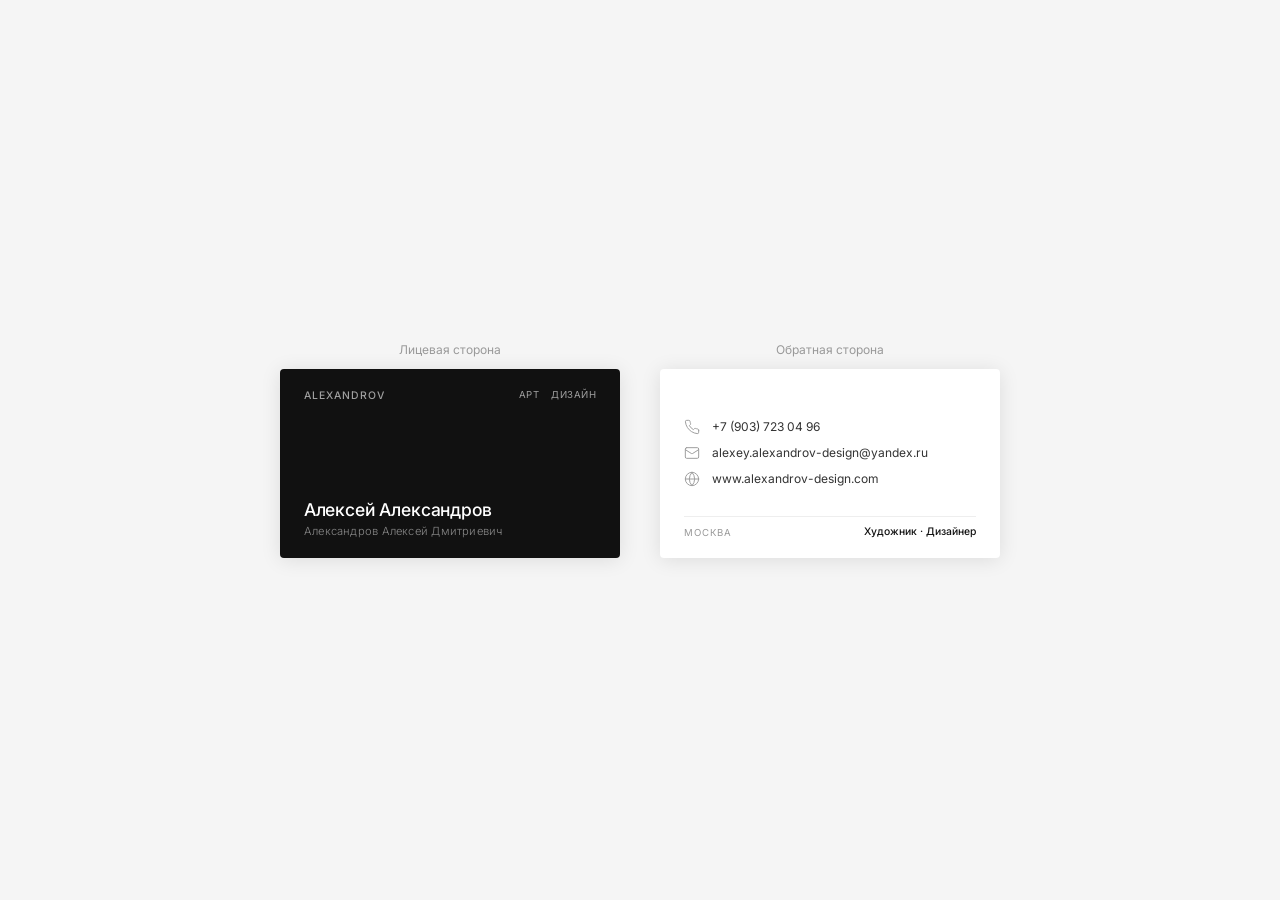
==== card.html @ 0fd6cfaf "Add business card design - Front: Name, logo, Art & Design - Back: Phone, Email, Website - Print-rea" ====
<!DOCTYPE html>
<html lang="ru">
<head>
    <meta charset="UTF-8">
    <meta name="viewport" content="width=device-width, initial-scale=1.0">
    <title>Визитка — Алексей Александров</title>
    <link rel="preconnect" href="https://fonts.googleapis.com">
    <link rel="preconnect" href="https://fonts.gstatic.com" crossorigin>
    <link href="https://fonts.googleapis.com/css2?family=Inter:wght@300;400;500;600&display=swap" rel="stylesheet">
    <style>
        * {
            margin: 0;
            padding: 0;
            box-sizing: border-box;
        }

        body {
            font-family: 'Inter', sans-serif;
            background: #f5f5f5;
            min-height: 100vh;
            display: flex;
            align-items: center;
            justify-content: center;
            padding: 40px;
            gap: 40px;
            flex-wrap: wrap;
        }

        .card {
            width: 90mm;
            height: 50mm;
            background: #ffffff;
            border-radius: 4px;
            box-shadow: 0 2px 20px rgba(0,0,0,0.1);
            padding: 20px 24px;
            display: flex;
            flex-direction: column;
            justify-content: space-between;
        }

        .card-front {
            background: #111111;
            color: #ffffff;
        }

        .card-back {
            background: #ffffff;
            color: #111111;
        }

        /* Front side */
        .front-top {
            display: flex;
            justify-content: space-between;
            align-items: flex-start;
        }

        .logo {
            font-size: 0.65rem;
            font-weight: 500;
            letter-spacing: 0.1em;
            text-transform: uppercase;
            opacity: 0.6;
        }

        .activities {
            display: flex;
            gap: 12px;
            font-size: 0.6rem;
            font-weight: 400;
            letter-spacing: 0.05em;
            text-transform: uppercase;
            opacity: 0.6;
        }

        .front-bottom {
            display: flex;
            flex-direction: column;
            gap: 4px;
        }

        .name {
            font-size: 1.1rem;
            font-weight: 500;
            letter-spacing: -0.01em;
        }

        .name-full {
            font-size: 0.7rem;
            font-weight: 300;
            opacity: 0.5;
            letter-spacing: 0.02em;
        }

        /* Back side */
        .back-content {
            display: flex;
            flex-direction: column;
            height: 100%;
            justify-content: center;
            gap: 10px;
        }

        .contact-row {
            display: flex;
            align-items: center;
            gap: 12px;
        }

        .contact-icon {
            width: 16px;
            height: 16px;
            opacity: 0.4;
        }

        .contact-icon svg {
            width: 100%;
            height: 100%;
            stroke: #111;
            fill: none;
        }

        .contact-text {
            font-size: 0.75rem;
            color: #333;
        }

        .contact-text a {
            color: inherit;
            text-decoration: none;
        }

        .back-footer {
            display: flex;
            justify-content: space-between;
            align-items: flex-end;
            margin-top: auto;
            padding-top: 8px;
            border-top: 1px solid #eee;
        }

        .city {
            font-size: 0.6rem;
            color: #999;
            text-transform: uppercase;
            letter-spacing: 0.1em;
        }

        .website {
            font-size: 0.65rem;
            color: #111;
            font-weight: 500;
        }

        .label {
            text-align: center;
            font-size: 0.75rem;
            color: #999;
            margin-bottom: 12px;
        }

        .card-wrapper {
            display: flex;
            flex-direction: column;
        }

        @media print {
            body {
                background: white;
                padding: 10mm;
            }
            .card {
                box-shadow: none;
                border: 1px solid #ddd;
            }
            .label {
                display: none;
            }
        }
    </style>
</head>
<body>
    <div class="card-wrapper">
        <p class="label">Лицевая сторона</p>
        <div class="card card-front">
            <div class="front-top">
                <span class="logo">Alexandrov</span>
                <div class="activities">
                    <span>Арт</span>
                    <span>Дизайн</span>
                </div>
            </div>
            <div class="front-bottom">
                <p class="name">Алексей Александров</p>
                <p class="name-full">Александров Алексей Дмитриевич</p>
            </div>
        </div>
    </div>

    <div class="card-wrapper">
        <p class="label">Обратная сторона</p>
        <div class="card card-back">
            <div class="back-content">
                <div class="contact-row">
                    <div class="contact-icon">
                        <svg viewBox="0 0 24 24" stroke-width="1.5" stroke-linecap="round" stroke-linejoin="round">
                            <path d="M22 16.92v3a2 2 0 0 1-2.18 2 19.79 19.79 0 0 1-8.63-3.07 19.5 19.5 0 0 1-6-6 19.79 19.79 0 0 1-3.07-8.67A2 2 0 0 1 4.11 2h3a2 2 0 0 1 2 1.72 12.84 12.84 0 0 0 .7 2.81 2 2 0 0 1-.45 2.11L8.09 9.91a16 16 0 0 0 6 6l1.27-1.27a2 2 0 0 1 2.11-.45 12.84 12.84 0 0 0 2.81.7A2 2 0 0 1 22 16.92z"/>
                        </svg>
                    </div>
                    <span class="contact-text">
                        <a href="tel:+79037230496">+7 (903) 723 04 96</a>
                    </span>
                </div>
                <div class="contact-row">
                    <div class="contact-icon">
                        <svg viewBox="0 0 24 24" stroke-width="1.5" stroke-linecap="round" stroke-linejoin="round">
                            <rect width="20" height="16" x="2" y="4" rx="2"/>
                            <path d="m22 7-8.97 5.7a1.94 1.94 0 0 1-2.06 0L2 7"/>
                        </svg>
                    </div>
                    <span class="contact-text">
                        <a href="mailto:alexey.alexandrov-design@yandex.ru">alexey.alexandrov-design@yandex.ru</a>
                    </span>
                </div>
                <div class="contact-row">
                    <div class="contact-icon">
                        <svg viewBox="0 0 24 24" stroke-width="1.5" stroke-linecap="round" stroke-linejoin="round">
                            <circle cx="12" cy="12" r="10"/>
                            <path d="M2 12h20"/>
                            <path d="M12 2a15.3 15.3 0 0 1 4 10 15.3 15.3 0 0 1-4 10 15.3 15.3 0 0 1-4-10 15.3 15.3 0 0 1 4-10z"/>
                        </svg>
                    </div>
                    <span class="contact-text">
                        <a href="https://www.alexandrov-design.com">www.alexandrov-design.com</a>
                    </span>
                </div>
            </div>
            <div class="back-footer">
                <span class="city">Москва</span>
                <span class="website">Художник · Дизайнер</span>
            </div>
        </div>
    </div>
</body>
</html>
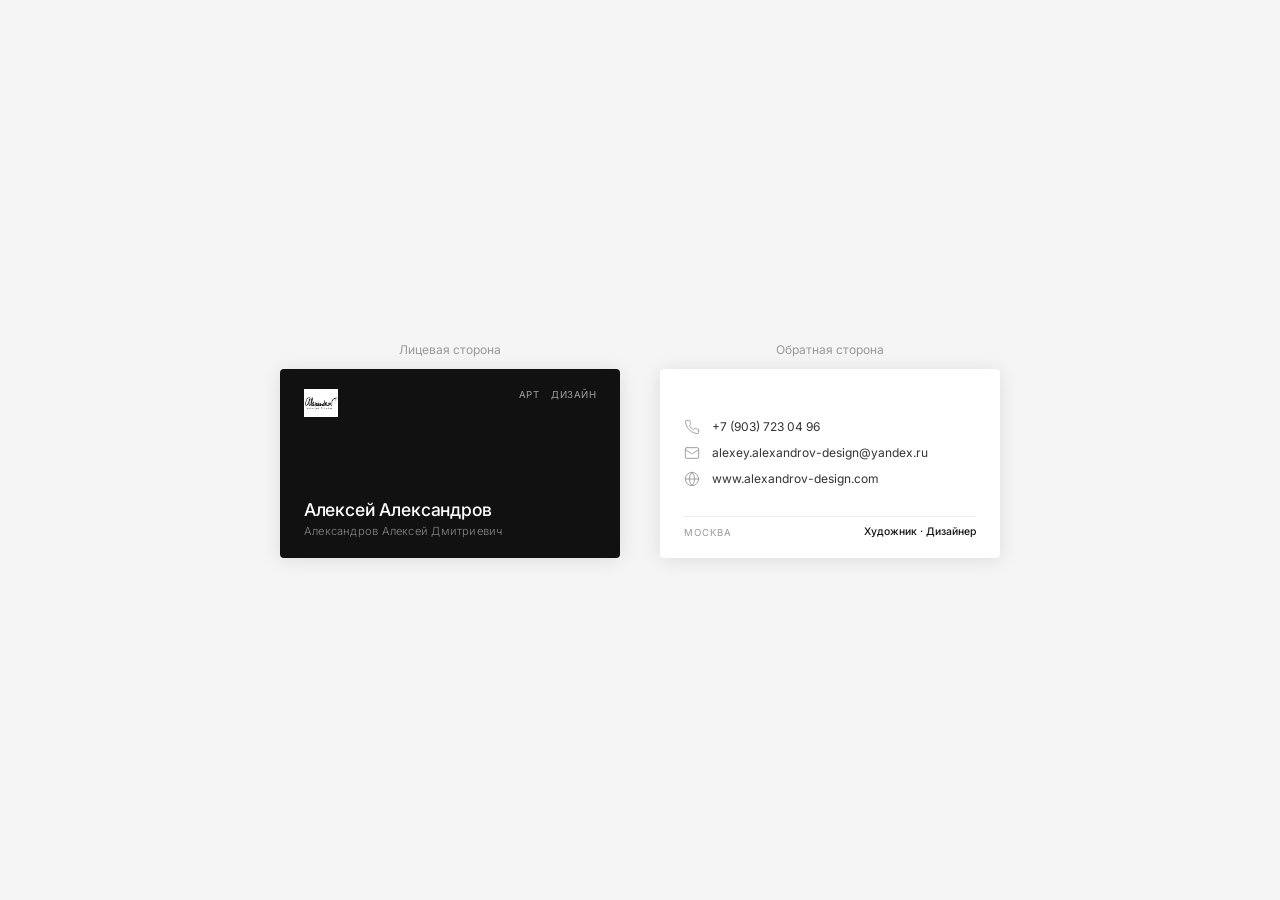
==== commit ea5c1a79: "Add black logo to business card Co-Authored-By: Claude Opus 4.5 <noreply@anthropic.com>" ====
--- a/card.html
+++ b/card.html
@@ -56,11 +56,13 @@
         }
 
         .logo {
-            font-size: 0.65rem;
-            font-weight: 500;
-            letter-spacing: 0.1em;
-            text-transform: uppercase;
-            opacity: 0.6;
+            height: 28px;
+        }
+
+        .logo img {
+            height: 100%;
+            width: auto;
+            filter: invert(1);
         }
 
         .activities {
@@ -184,7 +186,7 @@
         <p class="label">Лицевая сторона</p>
         <div class="card card-front">
             <div class="front-top">
-                <span class="logo">Alexandrov</span>
+                <div class="logo"><img src="images/logo-black.jpg" alt="Alexandrov Design House"></div>
                 <div class="activities">
                     <span>Арт</span>
                     <span>Дизайн</span>
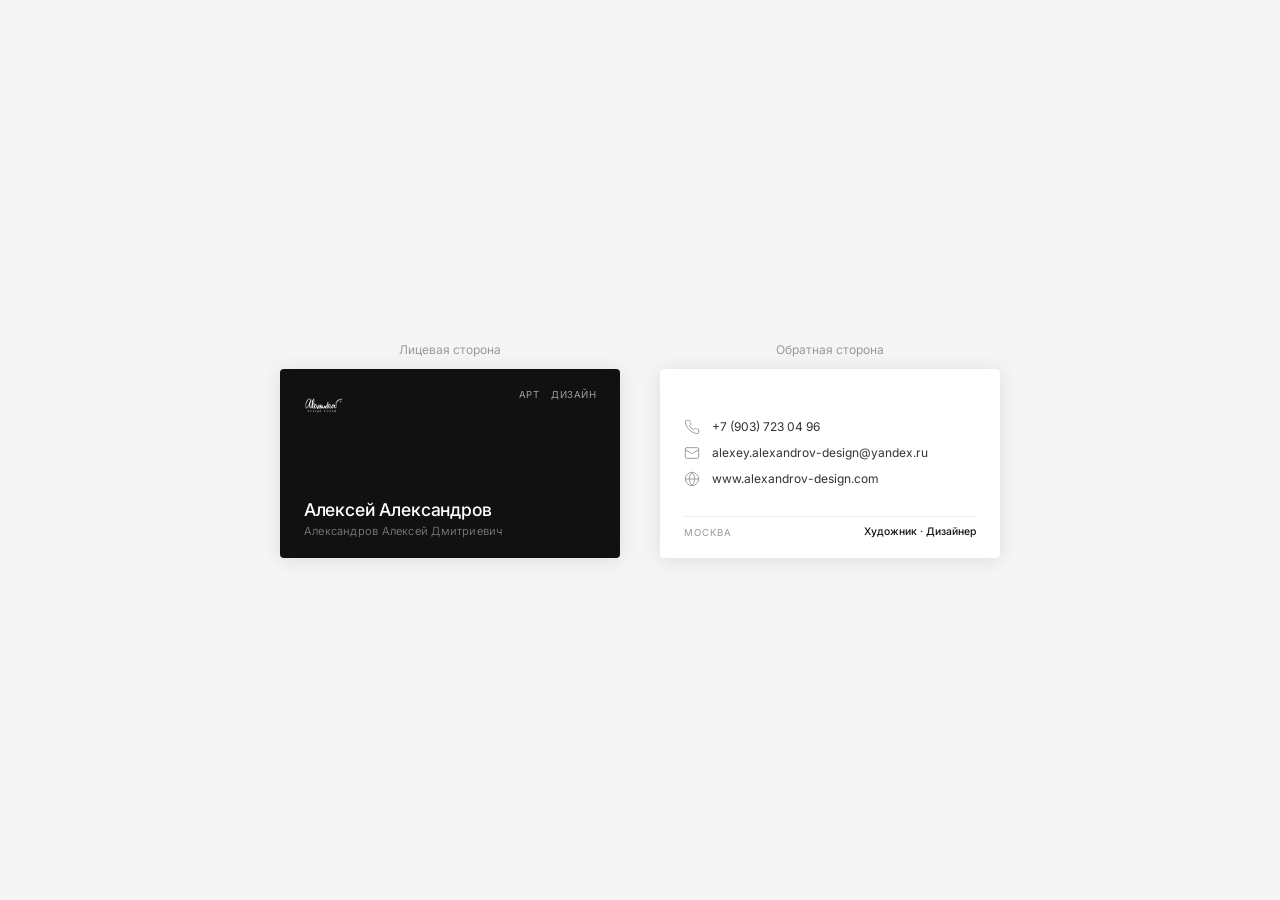
==== commit a2881628: "Fix logo blending on business card Use mix-blend-mode: screen for seamless integration  Co-Authored-" ====
--- a/card.html
+++ b/card.html
@@ -56,13 +56,13 @@
         }
 
         .logo {
-            height: 28px;
+            height: 32px;
         }
 
         .logo img {
             height: 100%;
             width: auto;
-            filter: invert(1);
+            mix-blend-mode: screen;
         }
 
         .activities {
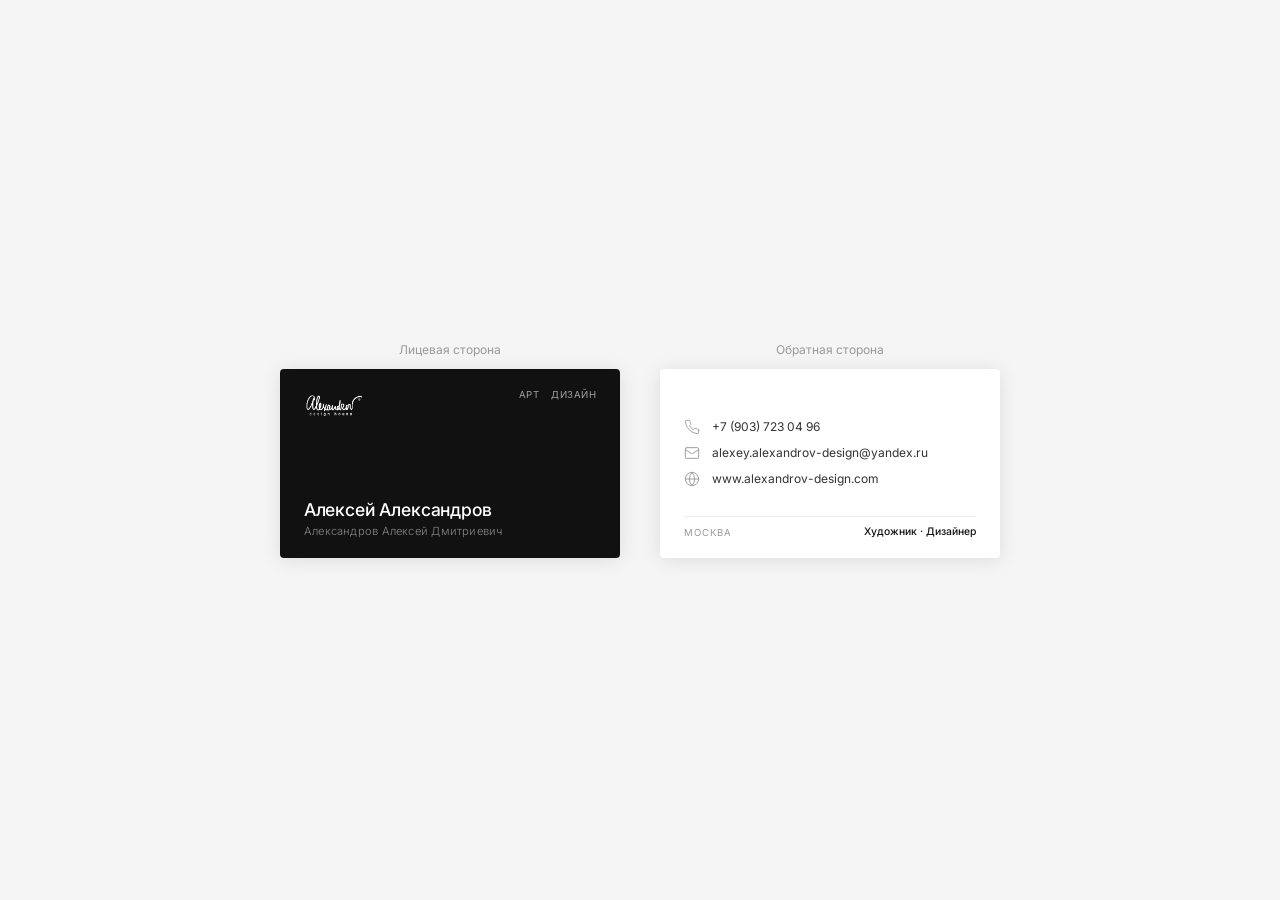
==== commit 722deed3: "Make logo larger and position higher Co-Authored-By: Claude Opus 4.5 <noreply@anthropic.com>" ====
--- a/card.html
+++ b/card.html
@@ -56,7 +56,8 @@
         }
 
         .logo {
-            height: 32px;
+            height: 48px;
+            margin-top: -8px;
         }
 
         .logo img {
